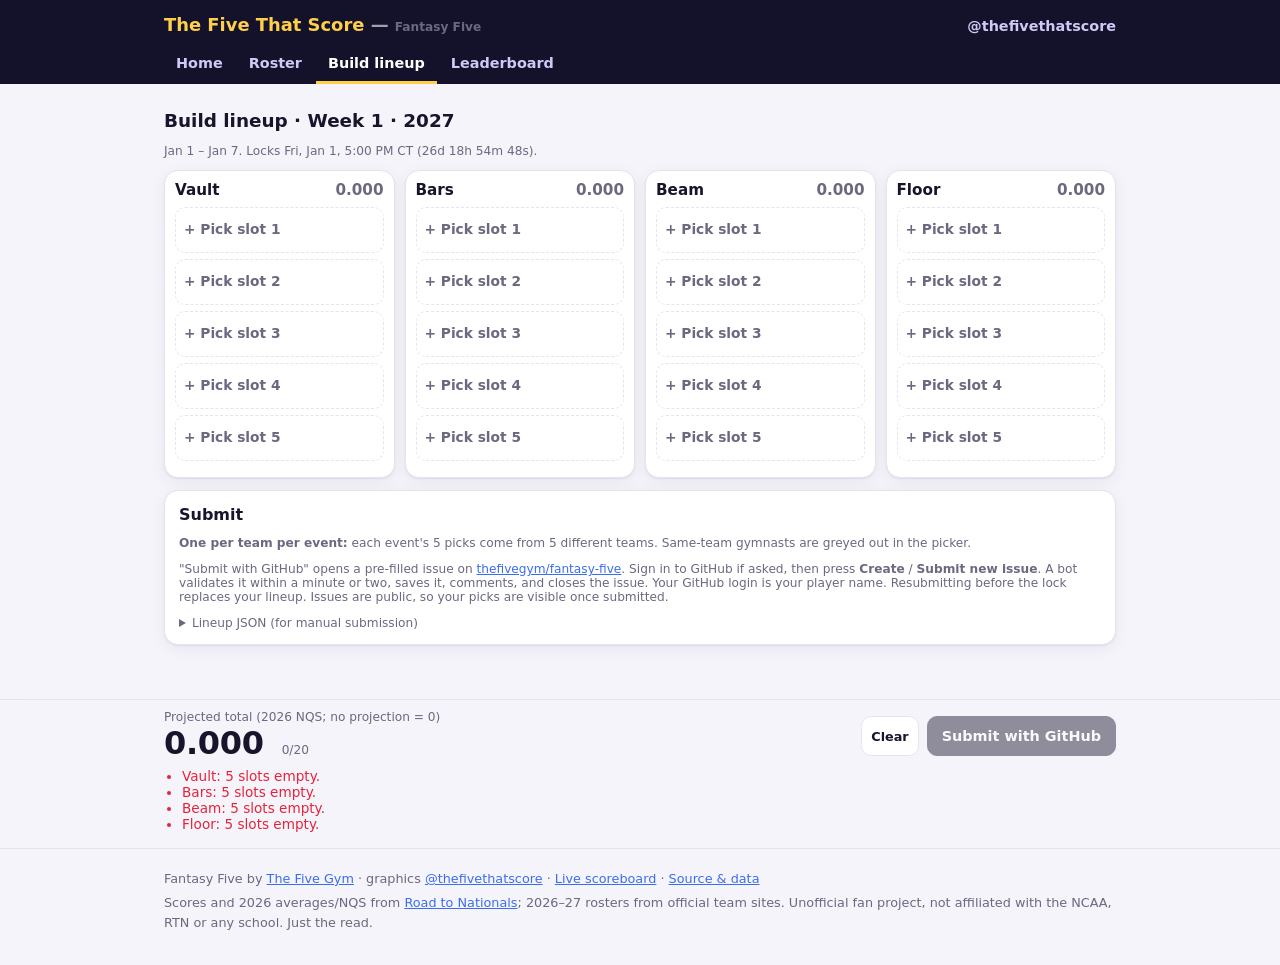
==== build.html @ b14acff8 "Rule: max one gymnast per team per event (MAX_PER_TEAM_PER_EVENT=1) in builder, workflow validation," ====
<!doctype html>
<html lang="en">
<head>
<meta charset="utf-8">
<meta name="viewport" content="width=device-width, initial-scale=1, viewport-fit=cover">
<title>Build lineup — Fantasy Five</title>
<meta name="description" content="Fantasy Five: pick five gymnasts per event, every week of the NCAA D1 women's gymnastics season. By The Five That Score. Just the read.">
<meta property="og:title" content="Build lineup — Fantasy Five">
<meta property="og:description" content="Pick five per event. Twenty slots. No drops. Just the read.">
<meta name="twitter:site" content="@thefivethatscore">
<meta name="theme-color" content="#14112b">
<link rel="icon" href="data:image/svg+xml,%3Csvg xmlns='http://www.w3.org/2000/svg' viewBox='0 0 64 64'%3E%3Crect width='64' height='64' rx='14' fill='%2314112b'/%3E%3Ctext x='32' y='44' font-family='Arial,sans-serif' font-size='34' font-weight='700' text-anchor='middle' fill='%23ffcf4a'%3E5%3C/text%3E%3C/svg%3E">
<link rel="stylesheet" href="assets/style.css">
<script src="assets/common.js"></script>
</head>
<body>
<main class="wrap">
  <div id="banner" class="banner" hidden></div>
  <h2 id="title">Build lineup</h2>
  <p class="sub" id="wkline"></p>
  <div class="board" id="board"></div>
  <div class="card" style="margin-top:12px">
    <h3>Submit</h3>
    <p class="sub"><b>One per team per event:</b> each event's 5 picks come from 5 different teams. Same-team gymnasts are greyed out in the picker.</p>
    <p class="sub">"Submit with GitHub" opens a pre-filled issue on <a href="https://github.com/thefivegym/fantasy-five/issues">thefivegym/fantasy-five</a>. Sign in to GitHub if asked, then press <b>Create</b> / <b>Submit new issue</b>. A bot validates it within a minute or two, saves it, comments, and closes the issue. Your GitHub login is your player name. Resubmitting before the lock replaces your lineup. Issues are public, so your picks are visible once submitted.</p>
    <details><summary class="sub">Lineup JSON (for manual submission)</summary><textarea class="json" id="json" readonly></textarea></details>
  </div>
</main>
<div class="sticky-bar"><div class="wrap">
  <div><div class="sub">Projected total (2026 NQS; no projection = 0)</div><div class="kpi"><span class="big" id="ptotal">0.000</span><span class="sub" id="filled">0/20</span></div></div>
  <div style="display:flex;gap:8px;flex-wrap:wrap">
    <button class="btn small" id="clear">Clear</button>
    <a class="btn primary" id="submit" href="#" aria-disabled="true">Submit with GitHub</a>
  </div>
</div><div class="wrap"><ul class="errors" id="errors"></ul></div></div>

<dialog class="picker" id="picker">
  <div class="ph">
    <div style="display:flex;justify-content:space-between;align-items:center;gap:8px"><b id="ptitle">Pick</b><button class="btn small" id="pclose">Close</button></div>
    <div class="controls" style="margin-bottom:0">
      <input type="search" id="pq" placeholder="Search name or team">
      <select id="pteam"><option value="">All teams</option></select>
    </div>
  </div>
  <div class="pl" id="plist"></div>
</dialog>
<script>
FF.chrome('build.html');
(async () => {
  const $ = id => document.getElementById(id);
  const s = await FF.season();
  const G = await FF.gymnasts();
  const MAX_TEAM = (await FF.config()).MAX_PER_TEAM_PER_EVENT;
  const teamCount = (ev, skipIdx = -1) => { const c = {}; L[ev].forEach((id, i) => { if (id && i !== skipIdx && G._byId[id]) { const t = G._byId[id].team; c[t] = (c[t] || 0) + 1; } }); return c; };
  const teams = (await FF.json('data/teams.json')).teams.filter(t => t.roster_count);
  teams.forEach(t => $('pteam').insertAdjacentHTML('beforeend', `<option value="${FF.esc(t.id)}">${FF.esc(t.name)}</option>`));
  const w = FF.openWeek(s);
  if (!w) { $('title').textContent = 'Build lineup'; $('wkline').textContent = 'No week is open for lineups right now.'; }
  else {
    $('title').textContent = `Build lineup · ${w.label || 'Week ' + w.week} · ${s.season}`;
    const tick = () => { $('wkline').textContent = `${FF.fmtDate(w.start)} – ${FF.fmtDate(w.end)}. Locks ${FF.fmtCT(w.lock)} (${FF.countdown(new Date(w.lock) - Date.now())}).`; };
    tick(); setInterval(tick, 1000);
  }
  const KEY = `ff5:lineup:${s.season}:${w ? w.week : 'none'}`;
  let L;
  try { L = JSON.parse(localStorage.getItem(KEY)) || null; } catch { L = null; }
  if (!L) { // carry over last week's picks if any
    try { const last = Object.keys(localStorage).filter(k => k.startsWith(`ff5:lineup:${s.season}:`)).sort().pop(); L = last ? JSON.parse(localStorage.getItem(last)) : null; } catch {}
  }
  L = L || {};
  for (const ev of FF.EVENTS) { L[ev] = (L[ev] || []).filter(id => G._byId[id]).slice(0, 5); while (L[ev].length < 5) L[ev].push(null); }
  const save = () => localStorage.setItem(KEY, JSON.stringify(L));

  function errors() {
    const e = [];
    for (const ev of FF.EVENTS) {
      const ids = L[ev].filter(Boolean);
      if (ids.length < 5) e.push(`${FF.EV_NAME[ev]}: ${5 - ids.length} slot${ids.length === 4 ? '' : 's'} empty.`);
      if (new Set(ids).size !== ids.length) e.push(`${FF.EV_NAME[ev]}: same gymnast twice.`);
      for (const [t, n] of Object.entries(teamCount(ev))) if (n > MAX_TEAM) e.push(`${FF.EV_NAME[ev]}: already have ${MAX_TEAM === 1 ? 'one' : MAX_TEAM} from ${t}. Max ${MAX_TEAM} per team per event.`);
    }
    if (!w) e.push('No open week.');
    else if (Date.now() >= new Date(w.lock)) e.push('This week is locked.');
    return e;
  }
  function render() {
    let tot = 0, n = 0;
    $('board').innerHTML = FF.EVENTS.map(ev => {
      let sub = 0;
      const tc = teamCount(ev);
      const slots = L[ev].map((id, i) => {
        const g = id && G._byId[id];
        if (!g) return `<button class="slot" data-ev="${ev}" data-i="${i}"><span class="nm muted">+ Pick slot ${i + 1}</span></button>`;
        const p = FF.proj(g, ev); sub += p || 0; n++;
        const clash = tc[g.team] > MAX_TEAM;
        return `<div class="slot filled${clash ? ' clash' : ''}" title="${clash ? FF.esc(`Second pick from ${g.team} on ${FF.EV_NAME[ev]}`) : ''}" data-ev="${ev}" data-i="${i}" role="button" tabindex="0"><span class="nm">${FF.esc(g.name)}<small>${FF.esc(g.team)}</small></span><span class="pj">${p == null ? FF.noProj(g) : FF.f3(p)}</span><button class="x" data-x="${ev}:${i}" aria-label="Remove">×</button></div>`;
      }).join('');
      tot += sub;
      return `<section class="evcol"><h3><span>${FF.EV_NAME[ev]}</span><span class="num muted">${sub.toFixed(3)}</span></h3>${slots}</section>`;
    }).join('');
    $('ptotal').textContent = tot.toFixed(3);
    $('filled').textContent = `${n}/20`;
    const errs = errors();
    $('errors').innerHTML = errs.map(x => `<li>${FF.esc(x)}</li>`).join('');
    const payload = { game: 'fantasy-five', season: s.season, week: w ? w.week : null, lineup: Object.fromEntries(FF.EVENTS.map(ev => [ev, L[ev]])) };
    $('json').value = JSON.stringify(payload);
    const a = $('submit');
    if (errs.length) { a.setAttribute('aria-disabled', 'true'); a.style.opacity = .45; a.removeAttribute('target'); a.href = '#'; }
    else {
      const lines = FF.EVENTS.map(ev => `${FF.EV_SHORT[ev]}: ${L[ev].map(id => G._byId[id].name + ' (' + G._byId[id].team + ')').join(', ')}`);
      const body = `<!-- Fantasy Five lineup. Press "Create" to submit. Don't edit the JSON block. -->\nSeason ${s.season} · ${w.label || 'Week ' + w.week} · locks ${FF.fmtCT(w.lock)}\n\n${lines.join('\n')}\n\n\`\`\`json\n${JSON.stringify(payload)}\n\`\`\`\n`;
      const title = `Lineup: ${s.season} week ${w.week}`;
      a.href = `https://github.com/${FF.REPO}/issues/new?template=lineup.md&labels=lineup&title=${encodeURIComponent(title)}&body=${encodeURIComponent(body)}`;
      a.target = '_blank'; a.rel = 'noopener'; a.setAttribute('aria-disabled', 'false'); a.style.opacity = 1;
    }
  }
  $('submit').addEventListener('click', e => { if ($('submit').getAttribute('aria-disabled') === 'true') e.preventDefault(); });
  $('clear').onclick = () => { if (confirm('Clear all 20 slots?')) { FF.EVENTS.forEach(ev => L[ev] = [null, null, null, null, null]); save(); render(); } };

  let cur = null;
  $('board').addEventListener('click', e => {
    const x = e.target.closest('[data-x]');
    if (x) { const [ev, i] = x.dataset.x.split(':'); L[ev][i] = null; save(); render(); e.stopPropagation(); return; }
    const sl = e.target.closest('.slot'); if (!sl) return;
    cur = { ev: sl.dataset.ev, i: +sl.dataset.i };
    $('ptitle').textContent = `${FF.EV_NAME[cur.ev]} · slot ${cur.i + 1}`;
    $('pq').value = ''; plist(); $('picker').showModal(); $('pq').focus();
  });
  function plist() {
    const q = $('pq').value.trim().toLowerCase(), team = $('pteam').value, ev = cur.ev;
    const taken = new Set(L[ev].filter(Boolean));
    const tc = teamCount(ev, cur.i);   // teams already used on this event, ignoring the slot being replaced
    let rows = G.gymnasts.filter(g => (!team || g.team_id === team) && (!q || (g.name + ' ' + g.team).toLowerCase().includes(q)));
    rows.sort((a, b) => (FF.proj(b, ev) ?? -1) - (FF.proj(a, ev) ?? -1) || a.name.localeCompare(b.name));
    $('plist').innerHTML = rows.slice(0, 200).map(g => { const p = g.proj?.[ev]; const full = (tc[g.team] || 0) >= MAX_TEAM; return `<button class="row" data-id="${FF.esc(g.id)}" ${taken.has(g.id) || full ? 'disabled' : ''}><span class="nm"><b>${FF.esc(g.name)}</b> <span class="sub">${FF.esc(g.team)}${g.class_year ? ' · ' + FF.esc(g.class_year) : ''}${full && !taken.has(g.id) ? ` · already have one from ${FF.esc(g.team)}` : ''}</span></span><span class="num sub">${p ? `avg ${FF.f3(p.avg)} · NQS ${FF.f3(p.nqs)}` : FF.noProj(g)}</span></button>`; }).join('') + (rows.length > 200 ? `<div class="sub" style="padding:10px">${rows.length - 200} more. Search to narrow.</div>` : '');
  }
  $('pq').addEventListener('input', plist); $('pteam').addEventListener('input', plist);
  $('plist').addEventListener('click', e => { const r = e.target.closest('.row'); if (!r || r.disabled) return;
    const g = G._byId[r.dataset.id];
    if ((teamCount(cur.ev, cur.i)[g.team] || 0) >= MAX_TEAM) { alert(`${FF.EV_NAME[cur.ev]}: already have one from ${g.team}.`); return; } L[cur.ev][cur.i] = r.dataset.id; save(); render(); $('picker').close(); });
  $('pclose').onclick = () => $('picker').close();
  render();
})().catch(e => { const b = document.getElementById('banner'); b.hidden = false; b.className = 'banner err'; b.textContent = 'Could not load data: ' + e.message; });
</script>
</body>
</html>
---- assets/style.css ----
/* Fantasy Five — matches the live scoreboard palette (thefivegym.github.io/live-scoreboard) */
:root {
  --bg: #f5f4fa; --card: #fff; --ink: #17142b; --muted: #6b6880; --line: #e6e3f0;
  --brand: #14112b; --accent: #ffcf4a; --live: #e5243b; --final: #2a2740; --up: #3a6df0; --ok: #1f8a4c;
  --radius: 14px; --shadow: 0 1px 2px rgba(20,17,43,.06), 0 4px 16px rgba(20,17,43,.06);
  font-family: system-ui, -apple-system, "Segoe UI", Roboto, "Helvetica Neue", Arial, sans-serif;
  -webkit-text-size-adjust: 100%;
}
@media (prefers-color-scheme: dark) {
  :root { --bg: #0e0c1c; --card: #1a1730; --ink: #f1effa; --muted: #a29fb8; --line: #2c2847; --final: #cfcbe6; --shadow: none; }
}
* { box-sizing: border-box; }
html, body { margin: 0; background: var(--bg); color: var(--ink); }
body { min-height: 100vh; display: flex; flex-direction: column; }
a { color: var(--up); }
.wrap { width: 100%; max-width: 980px; margin: 0 auto; padding: 0 14px; }
main.wrap { flex: 1; padding-top: 12px; padding-bottom: 30px; }
.muted { color: var(--muted); }
.num { font-variant-numeric: tabular-nums; }
h2 { font-size: 1.15rem; margin: 14px 0 8px; }
h3 { font-size: 1rem; margin: 10px 0 6px; }

.site-header { background: var(--brand); color: #fff; padding: 14px 0 0; padding-top: max(14px, env(safe-area-inset-top)); }
.site-header .top { display: flex; flex-wrap: wrap; align-items: baseline; justify-content: space-between; gap: 4px 12px; }
.site-header h1 { margin: 0; font-size: 1.12rem; line-height: 1.25; font-weight: 700; }
.site-header h1 a { color: inherit; text-decoration: none; }
.site-header .brand { color: var(--accent); }
.site-header .dash { opacity: .6; }
.handle { color: #cfcaf5; text-decoration: none; font-size: .9rem; font-weight: 600; }
.handle:hover { color: #fff; text-decoration: underline; }
.tabs { display: flex; gap: 2px; overflow-x: auto; margin-top: 10px; scrollbar-width: none; }
.tabs a { color: #cfcaf5; text-decoration: none; font-weight: 600; font-size: .9rem; padding: 9px 12px 10px; border-bottom: 3px solid transparent; white-space: nowrap; }
.tabs a.on { color: #fff; border-bottom-color: var(--accent); }

.banner { background: #fff6d6; color: #4a3b00; border: 1px solid #f0dc8c; border-radius: 12px; padding: 10px 12px; margin: 6px 0 10px; font-size: .9rem; line-height: 1.5; }
.banner a { color: #6b4e00; font-weight: 600; }
.banner.err { background: #ffe8ea; border-color: #f3b4bb; color: #6d0f19; }
.demo-tag { display: inline-block; background: var(--accent); color: var(--brand); font-weight: 800; font-size: .7rem; letter-spacing: .08em; padding: 2px 7px; border-radius: 6px; vertical-align: middle; }

.card { background: var(--card); border-radius: var(--radius); box-shadow: var(--shadow); border: 1px solid var(--line); padding: 14px; margin-bottom: 12px; }
.card h2:first-child, .card h3:first-child { margin-top: 0; }
.kpi { display: flex; flex-wrap: wrap; gap: 18px; align-items: baseline; }
.kpi .big { font-size: 2rem; font-weight: 800; font-variant-numeric: tabular-nums; letter-spacing: -.01em; }
.countdown { font-size: 1.6rem; font-weight: 800; font-variant-numeric: tabular-nums; }
ol.rules { margin: 0; padding-left: 20px; line-height: 1.6; }
.links { display: flex; flex-wrap: wrap; gap: 8px; }
.btn { display: inline-flex; align-items: center; justify-content: center; gap: 6px; border: 1px solid var(--line); background: var(--card); color: var(--ink); border-radius: 10px; min-height: 40px; padding: 0 14px; font: inherit; font-weight: 600; font-size: .9rem; cursor: pointer; text-decoration: none; }
.btn.primary { background: var(--brand); color: #fff; border-color: var(--brand); }
@media (prefers-color-scheme: dark) { .btn.primary { background: var(--accent); color: var(--brand); border-color: var(--accent); } }
.btn:disabled { opacity: .45; cursor: not-allowed; }
.btn.small { min-height: 30px; padding: 0 9px; font-size: .8rem; }

.controls { display: flex; flex-wrap: wrap; gap: 8px; margin: 6px 0 10px; }
.controls input, .controls select { height: 40px; border: 1px solid var(--line); border-radius: 10px; background: var(--card); color: var(--ink); font: inherit; font-size: .9rem; padding: 0 10px; }
.controls input[type=search] { flex: 1 1 200px; }
.count { font-size: .85rem; color: var(--muted); margin: 0 2px 8px; }

table.t { width: 100%; border-collapse: collapse; font-size: .88rem; }
table.t th, table.t td { padding: 7px 6px; border-bottom: 1px solid var(--line); text-align: left; vertical-align: middle; }
table.t th { font-size: .72rem; text-transform: uppercase; letter-spacing: .05em; color: var(--muted); font-weight: 700; position: sticky; top: 0; background: var(--card); }
table.t td.n, table.t th.n { text-align: right; font-variant-numeric: tabular-nums; }
table.t tr.me td { background: color-mix(in srgb, var(--accent) 22%, transparent); }
.tscroll { overflow-x: auto; }
.sub { font-size: .76rem; color: var(--muted); }
.pill { display: inline-block; font-size: .68rem; font-weight: 700; padding: 1px 6px; border-radius: 999px; background: var(--line); color: var(--muted); }
.pill.new { background: color-mix(in srgb, var(--up) 15%, transparent); color: var(--up); }
.pill.zero { background: color-mix(in srgb, var(--live) 12%, transparent); color: var(--live); }

/* builder */
.board { display: grid; grid-template-columns: 1fr; gap: 10px; }
@media (min-width: 720px) { .board { grid-template-columns: repeat(4, 1fr); } }
.evcol { background: var(--card); border: 1px solid var(--line); border-radius: var(--radius); padding: 10px; box-shadow: var(--shadow); }
.evcol h3 { display: flex; justify-content: space-between; margin: 0 0 8px; font-size: .95rem; }
.slot { display: flex; align-items: center; gap: 6px; min-height: 46px; border: 1px dashed var(--line); border-radius: 10px; padding: 5px 8px; margin-bottom: 6px; cursor: pointer; background: transparent; width: 100%; text-align: left; color: inherit; font: inherit; }
.slot.filled { border-style: solid; }
.slot .nm { flex: 1; min-width: 0; font-weight: 600; font-size: .86rem; line-height: 1.2; overflow: hidden; text-overflow: ellipsis; }
.slot .nm small { display: block; font-weight: 400; color: var(--muted); font-size: .74rem; }
.slot .pj { font-variant-numeric: tabular-nums; font-size: .82rem; color: var(--muted); }
.slot .x { border: 0; background: none; color: var(--muted); font-size: 1.1rem; cursor: pointer; padding: 0 2px; }
.sticky-bar { position: sticky; bottom: 0; background: color-mix(in srgb, var(--bg) 92%, transparent); backdrop-filter: blur(8px); border-top: 1px solid var(--line); padding: 10px 0; margin-top: 12px; padding-bottom: max(10px, env(safe-area-inset-bottom)); }
.sticky-bar .wrap { display: flex; flex-wrap: wrap; gap: 8px; align-items: center; justify-content: space-between; }
.errors { color: var(--live); font-size: .85rem; margin: 6px 0; padding-left: 18px; }
.ok { color: var(--ok); font-size: .85rem; }
dialog.picker { width: min(620px, 96vw); max-height: 86vh; border: 1px solid var(--line); border-radius: var(--radius); background: var(--card); color: var(--ink); padding: 0; }
dialog.picker::backdrop { background: rgba(10,8,25,.5); }
.picker .ph { padding: 12px; border-bottom: 1px solid var(--line); position: sticky; top: 0; background: var(--card); }
.picker .pl { overflow-y: auto; max-height: 62vh; }
.picker .row { display: flex; gap: 8px; align-items: center; width: 100%; padding: 9px 12px; border: 0; border-bottom: 1px solid var(--line); background: none; color: inherit; font: inherit; text-align: left; cursor: pointer; }
.picker .row:disabled { opacity: .4; cursor: default; }
.picker .row .nm { flex: 1; }
textarea.json { width: 100%; min-height: 120px; font: .78rem ui-monospace, monospace; border: 1px solid var(--line); border-radius: 10px; background: var(--card); color: var(--ink); padding: 8px; }

.site-footer { border-top: 1px solid var(--line); padding: 16px 0 28px; font-size: .8rem; color: var(--muted); line-height: 1.55; }
.site-footer p { margin: 4px 0; }
canvas.cardcanvas { width: 100%; max-width: 540px; height: auto; border-radius: 12px; box-shadow: var(--shadow); display: block; }
.slot.clash { border-color: var(--live); background: color-mix(in srgb, var(--live) 8%, transparent); }
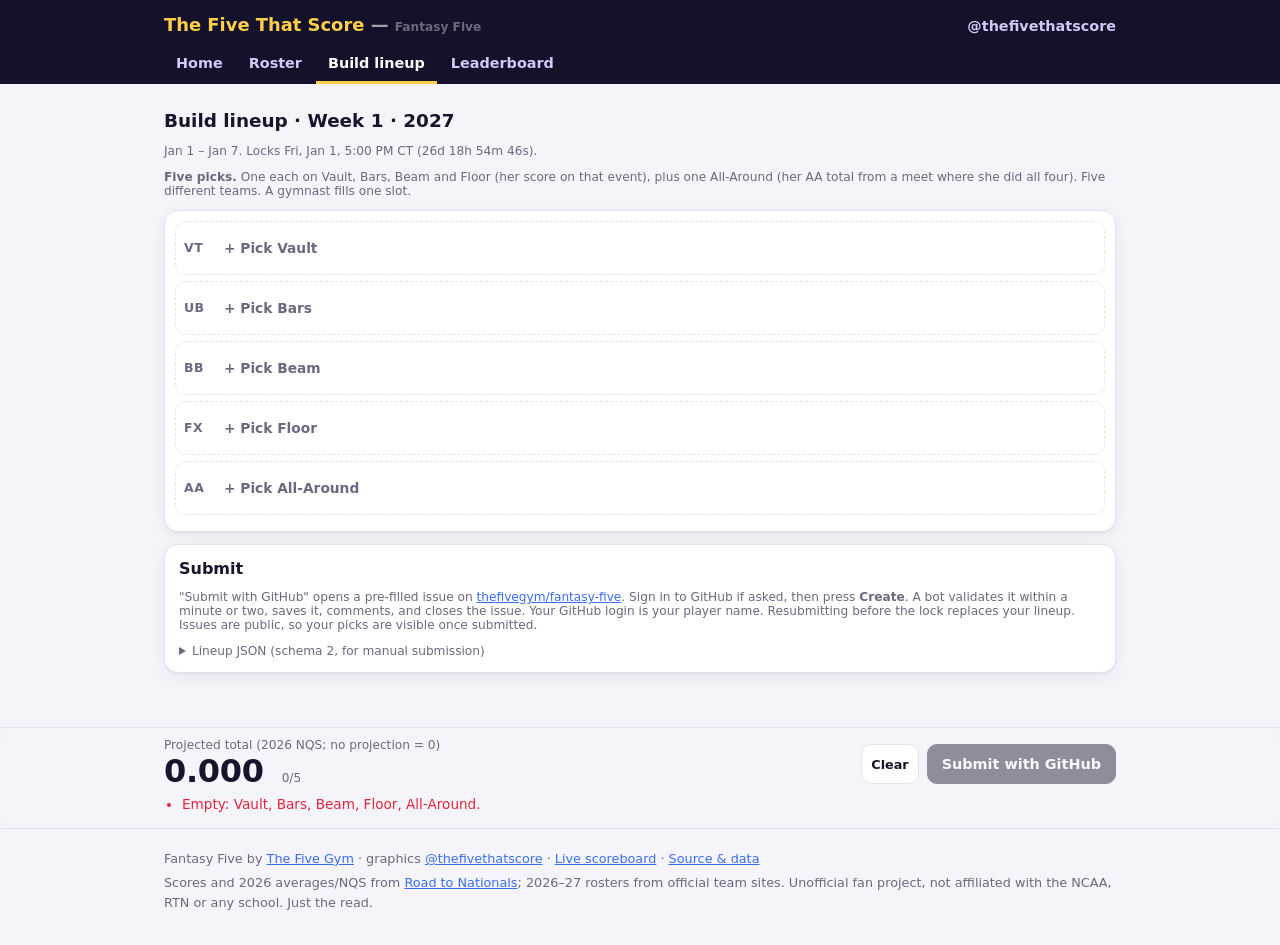
==== commit 07e64cc5: "Format v2 (lineup schema 2): 5 picks = 1 VT, 1 UB, 1 BB, 1 FX, 1 AA; 5 different teams; AA from all-" ====
--- a/build.html
+++ b/build.html
@@ -18,16 +18,16 @@
   <div id="banner" class="banner" hidden></div>
   <h2 id="title">Build lineup</h2>
   <p class="sub" id="wkline"></p>
-  <div class="board" id="board"></div>
+  <p class="sub"><b>Five picks.</b> One each on Vault, Bars, Beam and Floor (her score on that event), plus one All-Around (her AA total from a meet where she did all four). Five different teams. A gymnast fills one slot.</p>
+  <div class="card" style="padding:10px" id="board"></div>
   <div class="card" style="margin-top:12px">
     <h3>Submit</h3>
-    <p class="sub"><b>One per team per event:</b> each event's 5 picks come from 5 different teams. Same-team gymnasts are greyed out in the picker.</p>
-    <p class="sub">"Submit with GitHub" opens a pre-filled issue on <a href="https://github.com/thefivegym/fantasy-five/issues">thefivegym/fantasy-five</a>. Sign in to GitHub if asked, then press <b>Create</b> / <b>Submit new issue</b>. A bot validates it within a minute or two, saves it, comments, and closes the issue. Your GitHub login is your player name. Resubmitting before the lock replaces your lineup. Issues are public, so your picks are visible once submitted.</p>
-    <details><summary class="sub">Lineup JSON (for manual submission)</summary><textarea class="json" id="json" readonly></textarea></details>
+    <p class="sub">"Submit with GitHub" opens a pre-filled issue on <a href="https://github.com/thefivegym/fantasy-five/issues">thefivegym/fantasy-five</a>. Sign in to GitHub if asked, then press <b>Create</b>. A bot validates it within a minute or two, saves it, comments, and closes the issue. Your GitHub login is your player name. Resubmitting before the lock replaces your lineup. Issues are public, so your picks are visible once submitted.</p>
+    <details><summary class="sub">Lineup JSON (schema 2, for manual submission)</summary><textarea class="json" id="json" readonly></textarea></details>
   </div>
 </main>
 <div class="sticky-bar"><div class="wrap">
-  <div><div class="sub">Projected total (2026 NQS; no projection = 0)</div><div class="kpi"><span class="big" id="ptotal">0.000</span><span class="sub" id="filled">0/20</span></div></div>
+  <div><div class="sub">Projected total (2026 NQS; no projection = 0)</div><div class="kpi"><span class="big" id="ptotal">0.000</span><span class="sub" id="filled">0/5</span></div></div>
   <div style="display:flex;gap:8px;flex-wrap:wrap">
     <button class="btn small" id="clear">Clear</button>
     <a class="btn primary" id="submit" href="#" aria-disabled="true">Submit with GitHub</a>
@@ -50,94 +50,101 @@
   const $ = id => document.getElementById(id);
   const s = await FF.season();
   const G = await FF.gymnasts();
-  const MAX_TEAM = (await FF.config()).MAX_PER_TEAM_PER_EVENT;
-  const teamCount = (ev, skipIdx = -1) => { const c = {}; L[ev].forEach((id, i) => { if (id && i !== skipIdx && G._byId[id]) { const t = G._byId[id].team; c[t] = (c[t] || 0) + 1; } }); return c; };
+  const C = await FF.config();
+  const MAX_TEAM = C.MAX_PER_TEAM_PER_LINEUP, SCHEMA = C.LINEUP_SCHEMA, SLOTS = C.SLOTS;
   const teams = (await FF.json('data/teams.json')).teams.filter(t => t.roster_count);
   teams.forEach(t => $('pteam').insertAdjacentHTML('beforeend', `<option value="${FF.esc(t.id)}">${FF.esc(t.name)}</option>`));
   const w = FF.openWeek(s);
-  if (!w) { $('title').textContent = 'Build lineup'; $('wkline').textContent = 'No week is open for lineups right now.'; }
+  if (!w) $('wkline').textContent = 'No week is open for lineups right now.';
   else {
     $('title').textContent = `Build lineup · ${w.label || 'Week ' + w.week} · ${s.season}`;
     const tick = () => { $('wkline').textContent = `${FF.fmtDate(w.start)} – ${FF.fmtDate(w.end)}. Locks ${FF.fmtCT(w.lock)} (${FF.countdown(new Date(w.lock) - Date.now())}).`; };
     tick(); setInterval(tick, 1000);
   }
-  const KEY = `ff5:lineup:${s.season}:${w ? w.week : 'none'}`;
-  let L;
-  try { L = JSON.parse(localStorage.getItem(KEY)) || null; } catch { L = null; }
-  if (!L) { // carry over last week's picks if any
-    try { const last = Object.keys(localStorage).filter(k => k.startsWith(`ff5:lineup:${s.season}:`)).sort().pop(); L = last ? JSON.parse(localStorage.getItem(last)) : null; } catch {}
-  }
-  L = L || {};
-  for (const ev of FF.EVENTS) { L[ev] = (L[ev] || []).filter(id => G._byId[id]).slice(0, 5); while (L[ev].length < 5) L[ev].push(null); }
+  const PREFIX = `ff5v${SCHEMA}:lineup:${s.season}:`;
+  const KEY = PREFIX + (w ? w.week : 'none');
+  let L = null;
+  try { L = JSON.parse(localStorage.getItem(KEY)); } catch {}
+  if (!L) { try { const last = Object.keys(localStorage).filter(k => k.startsWith(PREFIX)).sort().pop(); L = last ? JSON.parse(localStorage.getItem(last)) : null; } catch {} }
+  L = Object.fromEntries(SLOTS.map(k => [k, L && typeof L[k] === 'string' && G._byId[L[k]] ? L[k] : null]));
   const save = () => localStorage.setItem(KEY, JSON.stringify(L));
+  const teamOf = id => G._byId[id]?.team;
+  /** teams used by the other slots -> slot names */
+  const usedTeams = (skip) => { const m = {}; for (const k of SLOTS) if (k !== skip && L[k]) (m[teamOf(L[k])] ||= []).push(k); return m; };
 
   function errors() {
     const e = [];
-    for (const ev of FF.EVENTS) {
-      const ids = L[ev].filter(Boolean);
-      if (ids.length < 5) e.push(`${FF.EV_NAME[ev]}: ${5 - ids.length} slot${ids.length === 4 ? '' : 's'} empty.`);
-      if (new Set(ids).size !== ids.length) e.push(`${FF.EV_NAME[ev]}: same gymnast twice.`);
-      for (const [t, n] of Object.entries(teamCount(ev))) if (n > MAX_TEAM) e.push(`${FF.EV_NAME[ev]}: already have ${MAX_TEAM === 1 ? 'one' : MAX_TEAM} from ${t}. Max ${MAX_TEAM} per team per event.`);
-    }
+    const empty = SLOTS.filter(k => !L[k]);
+    if (empty.length) e.push(`Empty: ${empty.map(k => FF.EV_NAME[k]).join(', ')}.`);
+    const ids = {}; for (const k of SLOTS) if (L[k]) (ids[L[k]] ||= []).push(k);
+    for (const [id, ks] of Object.entries(ids)) if (ks.length > 1) e.push(`${G._byId[id].name} is in ${ks.map(k => FF.EV_NAME[k]).join(' and ')}. One slot per gymnast.`);
+    for (const [t, ks] of Object.entries(usedTeams(null))) if (ks.length > MAX_TEAM) e.push(`${FF.EV_NAME[ks[1]]}: already have one from ${t} (${FF.EV_NAME[ks[0]]}). Max ${MAX_TEAM} per team per lineup.`);
     if (!w) e.push('No open week.');
     else if (Date.now() >= new Date(w.lock)) e.push('This week is locked.');
     return e;
   }
   function render() {
     let tot = 0, n = 0;
-    $('board').innerHTML = FF.EVENTS.map(ev => {
-      let sub = 0;
-      const tc = teamCount(ev);
-      const slots = L[ev].map((id, i) => {
-        const g = id && G._byId[id];
-        if (!g) return `<button class="slot" data-ev="${ev}" data-i="${i}"><span class="nm muted">+ Pick slot ${i + 1}</span></button>`;
-        const p = FF.proj(g, ev); sub += p || 0; n++;
-        const clash = tc[g.team] > MAX_TEAM;
-        return `<div class="slot filled${clash ? ' clash' : ''}" title="${clash ? FF.esc(`Second pick from ${g.team} on ${FF.EV_NAME[ev]}`) : ''}" data-ev="${ev}" data-i="${i}" role="button" tabindex="0"><span class="nm">${FF.esc(g.name)}<small>${FF.esc(g.team)}</small></span><span class="pj">${p == null ? FF.noProj(g) : FF.f3(p)}</span><button class="x" data-x="${ev}:${i}" aria-label="Remove">×</button></div>`;
-      }).join('');
-      tot += sub;
-      return `<section class="evcol"><h3><span>${FF.EV_NAME[ev]}</span><span class="num muted">${sub.toFixed(3)}</span></h3>${slots}</section>`;
+    const ut = usedTeams(null);
+    $('board').innerHTML = SLOTS.map(k => {
+      const id = L[k], g = id && G._byId[id];
+      const label = `<span class="slotlab">${FF.EV_SHORT[k]}</span>`;
+      if (!g) return `<button class="slot" data-k="${k}">${label}<span class="nm muted">+ Pick ${FF.EV_NAME[k]}</span></button>`;
+      const p = FF.proj(g, k); tot += p || 0; n++;
+      const clash = ut[g.team].length > MAX_TEAM || SLOTS.filter(x => L[x] === id).length > 1;
+      return `<div class="slot filled${clash ? ' clash' : ''}" data-k="${k}" role="button" tabindex="0">${label}<span class="nm">${FF.esc(g.name)}<small>${FF.esc(g.team)}</small></span><span class="pj">${p == null ? FF.noProj(g, k) : FF.f3(p)}</span><button class="x" data-x="${k}" aria-label="Remove">×</button></div>`;
     }).join('');
     $('ptotal').textContent = tot.toFixed(3);
-    $('filled').textContent = `${n}/20`;
+    $('filled').textContent = `${n}/5`;
     const errs = errors();
     $('errors').innerHTML = errs.map(x => `<li>${FF.esc(x)}</li>`).join('');
-    const payload = { game: 'fantasy-five', season: s.season, week: w ? w.week : null, lineup: Object.fromEntries(FF.EVENTS.map(ev => [ev, L[ev]])) };
+    const payload = { game: 'fantasy-five', schema: SCHEMA, season: s.season, week: w ? w.week : null, lineup: L };
     $('json').value = JSON.stringify(payload);
     const a = $('submit');
     if (errs.length) { a.setAttribute('aria-disabled', 'true'); a.style.opacity = .45; a.removeAttribute('target'); a.href = '#'; }
     else {
-      const lines = FF.EVENTS.map(ev => `${FF.EV_SHORT[ev]}: ${L[ev].map(id => G._byId[id].name + ' (' + G._byId[id].team + ')').join(', ')}`);
-      const body = `<!-- Fantasy Five lineup. Press "Create" to submit. Don't edit the JSON block. -->\nSeason ${s.season} · ${w.label || 'Week ' + w.week} · locks ${FF.fmtCT(w.lock)}\n\n${lines.join('\n')}\n\n\`\`\`json\n${JSON.stringify(payload)}\n\`\`\`\n`;
+      const lines = SLOTS.map(k => `${FF.EV_SHORT[k]}: ${G._byId[L[k]].name} (${G._byId[L[k]].team})`);
+      const body = `<!-- Fantasy Five lineup (schema ${SCHEMA}). Press "Create" to submit. Don't edit the JSON block. -->\nSeason ${s.season} · ${w.label || 'Week ' + w.week} · locks ${FF.fmtCT(w.lock)}\n\n${lines.join('\n')}\n\n\`\`\`json\n${JSON.stringify(payload)}\n\`\`\`\n`;
       const title = `Lineup: ${s.season} week ${w.week}`;
       a.href = `https://github.com/${FF.REPO}/issues/new?template=lineup.md&labels=lineup&title=${encodeURIComponent(title)}&body=${encodeURIComponent(body)}`;
       a.target = '_blank'; a.rel = 'noopener'; a.setAttribute('aria-disabled', 'false'); a.style.opacity = 1;
     }
   }
   $('submit').addEventListener('click', e => { if ($('submit').getAttribute('aria-disabled') === 'true') e.preventDefault(); });
-  $('clear').onclick = () => { if (confirm('Clear all 20 slots?')) { FF.EVENTS.forEach(ev => L[ev] = [null, null, null, null, null]); save(); render(); } };
+  $('clear').onclick = () => { if (confirm('Clear all 5 picks?')) { SLOTS.forEach(k => L[k] = null); save(); render(); } };
 
   let cur = null;
   $('board').addEventListener('click', e => {
     const x = e.target.closest('[data-x]');
-    if (x) { const [ev, i] = x.dataset.x.split(':'); L[ev][i] = null; save(); render(); e.stopPropagation(); return; }
+    if (x) { L[x.dataset.x] = null; save(); render(); e.stopPropagation(); return; }
     const sl = e.target.closest('.slot'); if (!sl) return;
-    cur = { ev: sl.dataset.ev, i: +sl.dataset.i };
-    $('ptitle').textContent = `${FF.EV_NAME[cur.ev]} · slot ${cur.i + 1}`;
+    cur = sl.dataset.k;
+    $('ptitle').textContent = `${FF.EV_NAME[cur]}${cur === 'aa' ? ' · sorted by 2026 AA NQS' : ''}`;
     $('pq').value = ''; plist(); $('picker').showModal(); $('pq').focus();
   });
+  function blockReason(g) {
+    const other = SLOTS.find(k => k !== cur && L[k] === g.id);
+    if (other) return `already your ${FF.EV_NAME[other]} pick`;
+    const ut = usedTeams(cur)[g.team];
+    if (ut && ut.length >= MAX_TEAM) return `already have one from ${g.team} (${FF.EV_NAME[ut[0]]})`;
+    return null;
+  }
   function plist() {
-    const q = $('pq').value.trim().toLowerCase(), team = $('pteam').value, ev = cur.ev;
-    const taken = new Set(L[ev].filter(Boolean));
-    const tc = teamCount(ev, cur.i);   // teams already used on this event, ignoring the slot being replaced
+    const q = $('pq').value.trim().toLowerCase(), team = $('pteam').value, k = cur;
     let rows = G.gymnasts.filter(g => (!team || g.team_id === team) && (!q || (g.name + ' ' + g.team).toLowerCase().includes(q)));
-    rows.sort((a, b) => (FF.proj(b, ev) ?? -1) - (FF.proj(a, ev) ?? -1) || a.name.localeCompare(b.name));
-    $('plist').innerHTML = rows.slice(0, 200).map(g => { const p = g.proj?.[ev]; const full = (tc[g.team] || 0) >= MAX_TEAM; return `<button class="row" data-id="${FF.esc(g.id)}" ${taken.has(g.id) || full ? 'disabled' : ''}><span class="nm"><b>${FF.esc(g.name)}</b> <span class="sub">${FF.esc(g.team)}${g.class_year ? ' · ' + FF.esc(g.class_year) : ''}${full && !taken.has(g.id) ? ` · already have one from ${FF.esc(g.team)}` : ''}</span></span><span class="num sub">${p ? `avg ${FF.f3(p.avg)} · NQS ${FF.f3(p.nqs)}` : FF.noProj(g)}</span></button>`; }).join('') + (rows.length > 200 ? `<div class="sub" style="padding:10px">${rows.length - 200} more. Search to narrow.</div>` : '');
+    rows.sort((a, b) => (FF.proj(b, k) ?? -1) - (FF.proj(a, k) ?? -1) || a.name.localeCompare(b.name));
+    $('plist').innerHTML = rows.slice(0, 200).map(g => {
+      const p = g.proj?.[k], why = blockReason(g);
+      return `<button class="row" data-id="${FF.esc(g.id)}" ${why ? 'disabled' : ''}><span class="nm"><b>${FF.esc(g.name)}</b> <span class="sub">${FF.esc(g.team)}${g.class_year ? ' · ' + FF.esc(g.class_year) : ''}${why ? ' · ' + FF.esc(why) : ''}</span></span><span class="num sub">${p ? `avg ${FF.f3(p.avg)} · NQS ${FF.f3(p.nqs)} · high ${FF.f3(p.high)}` : FF.noProj(g, k)}</span></button>`;
+    }).join('') + (rows.length > 200 ? `<div class="sub" style="padding:10px">${rows.length - 200} more. Search to narrow.</div>` : '');
   }
   $('pq').addEventListener('input', plist); $('pteam').addEventListener('input', plist);
-  $('plist').addEventListener('click', e => { const r = e.target.closest('.row'); if (!r || r.disabled) return;
-    const g = G._byId[r.dataset.id];
-    if ((teamCount(cur.ev, cur.i)[g.team] || 0) >= MAX_TEAM) { alert(`${FF.EV_NAME[cur.ev]}: already have one from ${g.team}.`); return; } L[cur.ev][cur.i] = r.dataset.id; save(); render(); $('picker').close(); });
+  $('plist').addEventListener('click', e => {
+    const r = e.target.closest('.row'); if (!r || r.disabled) return;
+    const g = G._byId[r.dataset.id], why = blockReason(g);
+    if (why) { alert(`${FF.EV_NAME[cur]}: ${why}.`); return; }
+    L[cur] = g.id; save(); render(); $('picker').close();
+  });
   $('pclose').onclick = () => $('picker').close();
   render();
 })().catch(e => { const b = document.getElementById('banner'); b.hidden = false; b.className = 'banner err'; b.textContent = 'Could not load data: ' + e.message; });
--- a/assets/style.css
+++ b/assets/style.css
@@ -94,3 +94,5 @@
 .site-footer p { margin: 4px 0; }
 canvas.cardcanvas { width: 100%; max-width: 540px; height: auto; border-radius: 12px; box-shadow: var(--shadow); display: block; }
 .slot.clash { border-color: var(--live); background: color-mix(in srgb, var(--live) 8%, transparent); }
+.slotlab { display: inline-block; min-width: 34px; font-weight: 800; font-size: .78rem; color: var(--muted); letter-spacing: .04em; }
+#board .slot { min-height: 54px; }
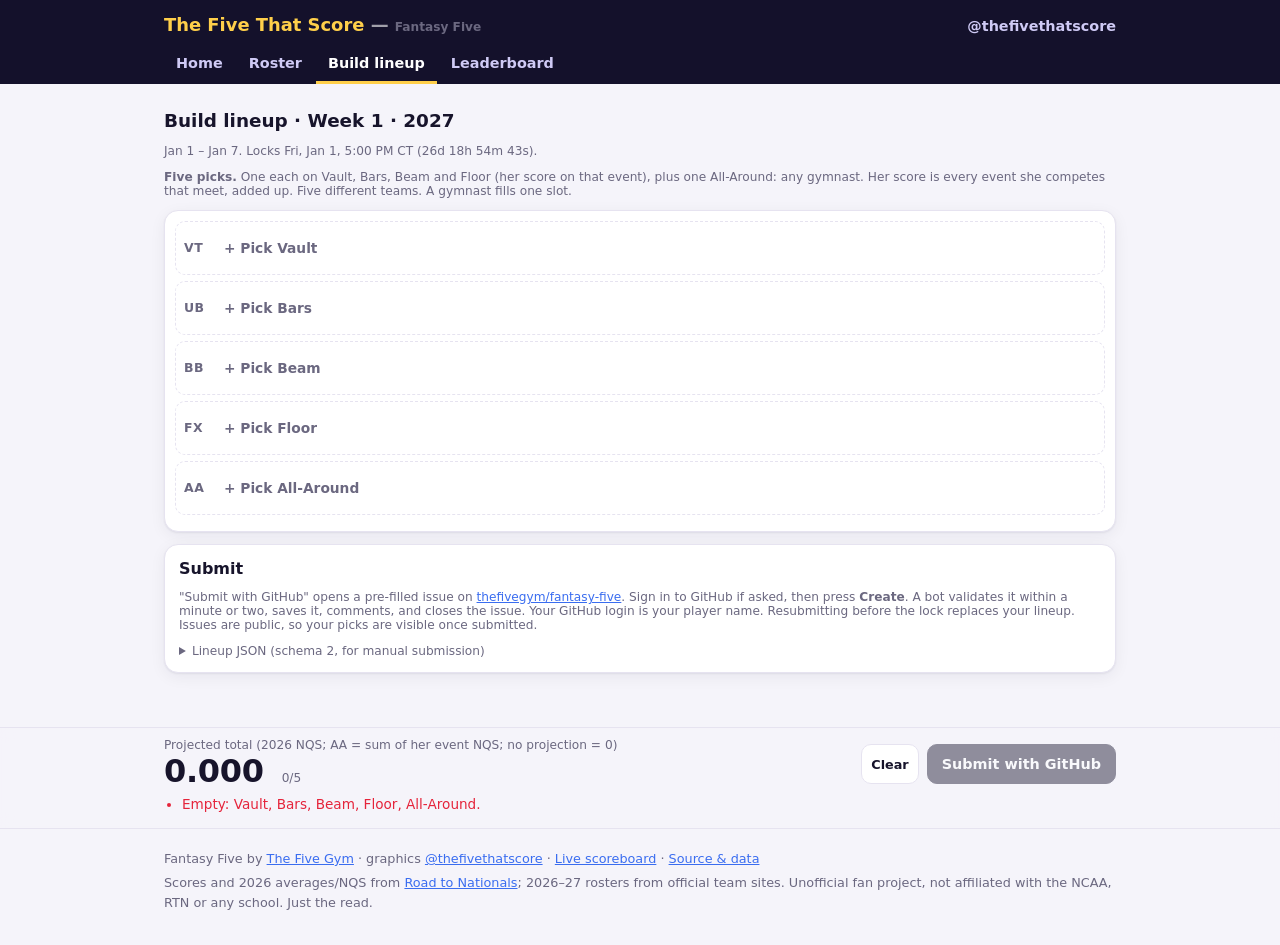
==== commit f2c323f1: "AA slot: any gymnast, score = every event she did in one meet added up (best meet, no mixing). AA pr" ====
--- a/build.html
+++ b/build.html
@@ -4,9 +4,9 @@
 <meta charset="utf-8">
 <meta name="viewport" content="width=device-width, initial-scale=1, viewport-fit=cover">
 <title>Build lineup — Fantasy Five</title>
-<meta name="description" content="Fantasy Five: pick five gymnasts per event, every week of the NCAA D1 women's gymnastics season. By The Five That Score. Just the read.">
+<meta name="description" content="Fantasy Five: five picks a week, one each on Vault, Bars, Beam, Floor and All-Around, from the NCAA D1 women's gymnastics season. By The Five That Score. Just the read.">
 <meta property="og:title" content="Build lineup — Fantasy Five">
-<meta property="og:description" content="Pick five per event. Twenty slots. No drops. Just the read.">
+<meta property="og:description" content="Five picks: Vault, Bars, Beam, Floor, All-Around. Five teams. Just the read.">
 <meta name="twitter:site" content="@thefivethatscore">
 <meta name="theme-color" content="#14112b">
 <link rel="icon" href="data:image/svg+xml,%3Csvg xmlns='http://www.w3.org/2000/svg' viewBox='0 0 64 64'%3E%3Crect width='64' height='64' rx='14' fill='%2314112b'/%3E%3Ctext x='32' y='44' font-family='Arial,sans-serif' font-size='34' font-weight='700' text-anchor='middle' fill='%23ffcf4a'%3E5%3C/text%3E%3C/svg%3E">
@@ -18,7 +18,7 @@
   <div id="banner" class="banner" hidden></div>
   <h2 id="title">Build lineup</h2>
   <p class="sub" id="wkline"></p>
-  <p class="sub"><b>Five picks.</b> One each on Vault, Bars, Beam and Floor (her score on that event), plus one All-Around (her AA total from a meet where she did all four). Five different teams. A gymnast fills one slot.</p>
+  <p class="sub"><b>Five picks.</b> One each on Vault, Bars, Beam and Floor (her score on that event), plus one All-Around: any gymnast. Her score is every event she competes that meet, added up. Five different teams. A gymnast fills one slot.</p>
   <div class="card" style="padding:10px" id="board"></div>
   <div class="card" style="margin-top:12px">
     <h3>Submit</h3>
@@ -27,7 +27,7 @@
   </div>
 </main>
 <div class="sticky-bar"><div class="wrap">
-  <div><div class="sub">Projected total (2026 NQS; no projection = 0)</div><div class="kpi"><span class="big" id="ptotal">0.000</span><span class="sub" id="filled">0/5</span></div></div>
+  <div><div class="sub">Projected total (2026 NQS; AA = sum of her event NQS; no projection = 0)</div><div class="kpi"><span class="big" id="ptotal">0.000</span><span class="sub" id="filled">0/5</span></div></div>
   <div style="display:flex;gap:8px;flex-wrap:wrap">
     <button class="btn small" id="clear">Clear</button>
     <a class="btn primary" id="submit" href="#" aria-disabled="true">Submit with GitHub</a>
@@ -92,7 +92,7 @@
       if (!g) return `<button class="slot" data-k="${k}">${label}<span class="nm muted">+ Pick ${FF.EV_NAME[k]}</span></button>`;
       const p = FF.proj(g, k); tot += p || 0; n++;
       const clash = ut[g.team].length > MAX_TEAM || SLOTS.filter(x => L[x] === id).length > 1;
-      return `<div class="slot filled${clash ? ' clash' : ''}" data-k="${k}" role="button" tabindex="0">${label}<span class="nm">${FF.esc(g.name)}<small>${FF.esc(g.team)}</small></span><span class="pj">${p == null ? FF.noProj(g, k) : FF.f3(p)}</span><button class="x" data-x="${k}" aria-label="Remove">×</button></div>`;
+      return `<div class="slot filled${clash ? ' clash' : ''}" data-k="${k}" role="button" tabindex="0">${label}<span class="nm">${FF.esc(g.name)}<small>${FF.esc(g.team)}</small></span><span class="pj">${p == null ? FF.noProj(g, k) : (k === 'aa' ? FF.esc(FF.aaLabel(g)) : FF.f3(p))}</span><button class="x" data-x="${k}" aria-label="Remove">×</button></div>`;
     }).join('');
     $('ptotal').textContent = tot.toFixed(3);
     $('filled').textContent = `${n}/5`;
@@ -119,7 +119,7 @@
     if (x) { L[x.dataset.x] = null; save(); render(); e.stopPropagation(); return; }
     const sl = e.target.closest('.slot'); if (!sl) return;
     cur = sl.dataset.k;
-    $('ptitle').textContent = `${FF.EV_NAME[cur]}${cur === 'aa' ? ' · sorted by 2026 AA NQS' : ''}`;
+    $('ptitle').textContent = `${FF.EV_NAME[cur]}${cur === 'aa' ? ' · sorted by sum of her 2026 event NQS' : ''}`;
     $('pq').value = ''; plist(); $('picker').showModal(); $('pq').focus();
   });
   function blockReason(g) {
@@ -135,7 +135,9 @@
     rows.sort((a, b) => (FF.proj(b, k) ?? -1) - (FF.proj(a, k) ?? -1) || a.name.localeCompare(b.name));
     $('plist').innerHTML = rows.slice(0, 200).map(g => {
       const p = g.proj?.[k], why = blockReason(g);
-      return `<button class="row" data-id="${FF.esc(g.id)}" ${why ? 'disabled' : ''}><span class="nm"><b>${FF.esc(g.name)}</b> <span class="sub">${FF.esc(g.team)}${g.class_year ? ' · ' + FF.esc(g.class_year) : ''}${why ? ' · ' + FF.esc(why) : ''}</span></span><span class="num sub">${p ? `avg ${FF.f3(p.avg)} · NQS ${FF.f3(p.nqs)} · high ${FF.f3(p.high)}` : FF.noProj(g, k)}</span></button>`;
+      const nums = k === 'aa' ? (g.aa_proj ? `sum of event NQS: ${FF.esc(FF.aaLabel(g))}${p ? ` · RTN AA NQS ${FF.f3(p.nqs)}` : ''}` : FF.noProj(g, k))
+        : p ? `avg ${FF.f3(p.avg)} · NQS ${FF.f3(p.nqs)} · high ${FF.f3(p.high)}` : FF.noProj(g, k);
+      return `<button class="row" data-id="${FF.esc(g.id)}" ${why ? 'disabled' : ''}><span class="nm"><b>${FF.esc(g.name)}</b> <span class="sub">${FF.esc(g.team)}${g.class_year ? ' · ' + FF.esc(g.class_year) : ''}${why ? ' · ' + FF.esc(why) : ''}</span></span><span class="num sub">${nums}</span></button>`;
     }).join('') + (rows.length > 200 ? `<div class="sub" style="padding:10px">${rows.length - 200} more. Search to narrow.</div>` : '');
   }
   $('pq').addEventListener('input', plist); $('pteam').addEventListener('input', plist);
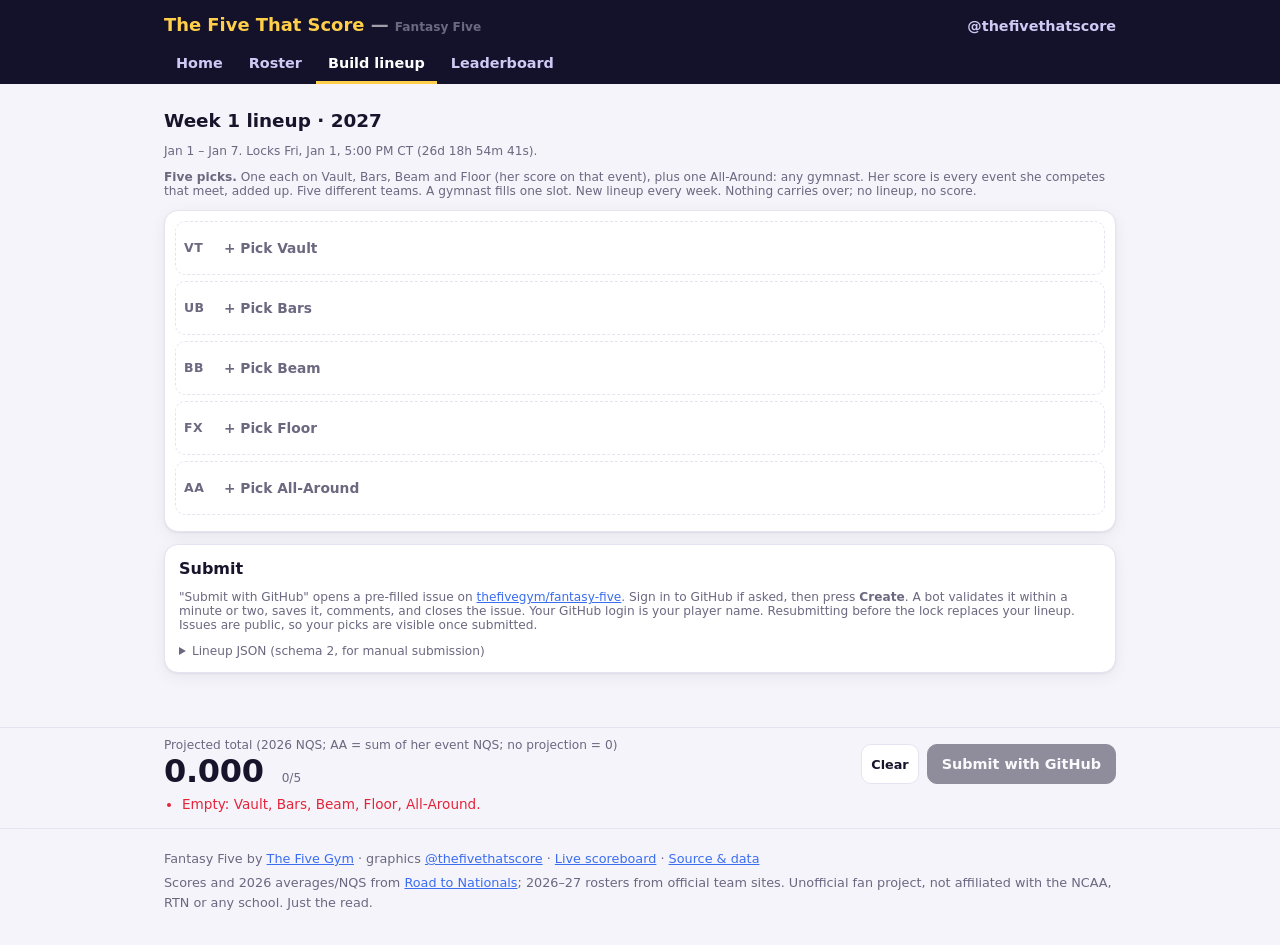
==== commit a62da0be: "New lineup every week: builder starts empty (no carry-over pre-fill, stale week keys cleared), week " ====
--- a/build.html
+++ b/build.html
@@ -18,7 +18,7 @@
   <div id="banner" class="banner" hidden></div>
   <h2 id="title">Build lineup</h2>
   <p class="sub" id="wkline"></p>
-  <p class="sub"><b>Five picks.</b> One each on Vault, Bars, Beam and Floor (her score on that event), plus one All-Around: any gymnast. Her score is every event she competes that meet, added up. Five different teams. A gymnast fills one slot.</p>
+  <p class="sub"><b>Five picks.</b> One each on Vault, Bars, Beam and Floor (her score on that event), plus one All-Around: any gymnast. Her score is every event she competes that meet, added up. Five different teams. A gymnast fills one slot. New lineup every week. Nothing carries over; no lineup, no score.</p>
   <div class="card" style="padding:10px" id="board"></div>
   <div class="card" style="margin-top:12px">
     <h3>Submit</h3>
@@ -57,7 +57,7 @@
   const w = FF.openWeek(s);
   if (!w) $('wkline').textContent = 'No week is open for lineups right now.';
   else {
-    $('title').textContent = `Build lineup · ${w.label || 'Week ' + w.week} · ${s.season}`;
+    $('title').textContent = `${w.label || 'Week ' + w.week} lineup · ${s.season}`;
     const tick = () => { $('wkline').textContent = `${FF.fmtDate(w.start)} – ${FF.fmtDate(w.end)}. Locks ${FF.fmtCT(w.lock)} (${FF.countdown(new Date(w.lock) - Date.now())}).`; };
     tick(); setInterval(tick, 1000);
   }
@@ -65,7 +65,8 @@
   const KEY = PREFIX + (w ? w.week : 'none');
   let L = null;
   try { L = JSON.parse(localStorage.getItem(KEY)); } catch {}
-  if (!L) { try { const last = Object.keys(localStorage).filter(k => k.startsWith(PREFIX)).sort().pop(); L = last ? JSON.parse(localStorage.getItem(last)) : null; } catch {} }
+  // New lineup every week: never pre-fill from another week. Drop saved picks for other weeks of this season.
+  try { Object.keys(localStorage).filter(k => k.startsWith(PREFIX) && k !== KEY).forEach(k => localStorage.removeItem(k)); } catch {}
   L = Object.fromEntries(SLOTS.map(k => [k, L && typeof L[k] === 'string' && G._byId[L[k]] ? L[k] : null]));
   const save = () => localStorage.setItem(KEY, JSON.stringify(L));
   const teamOf = id => G._byId[id]?.team;
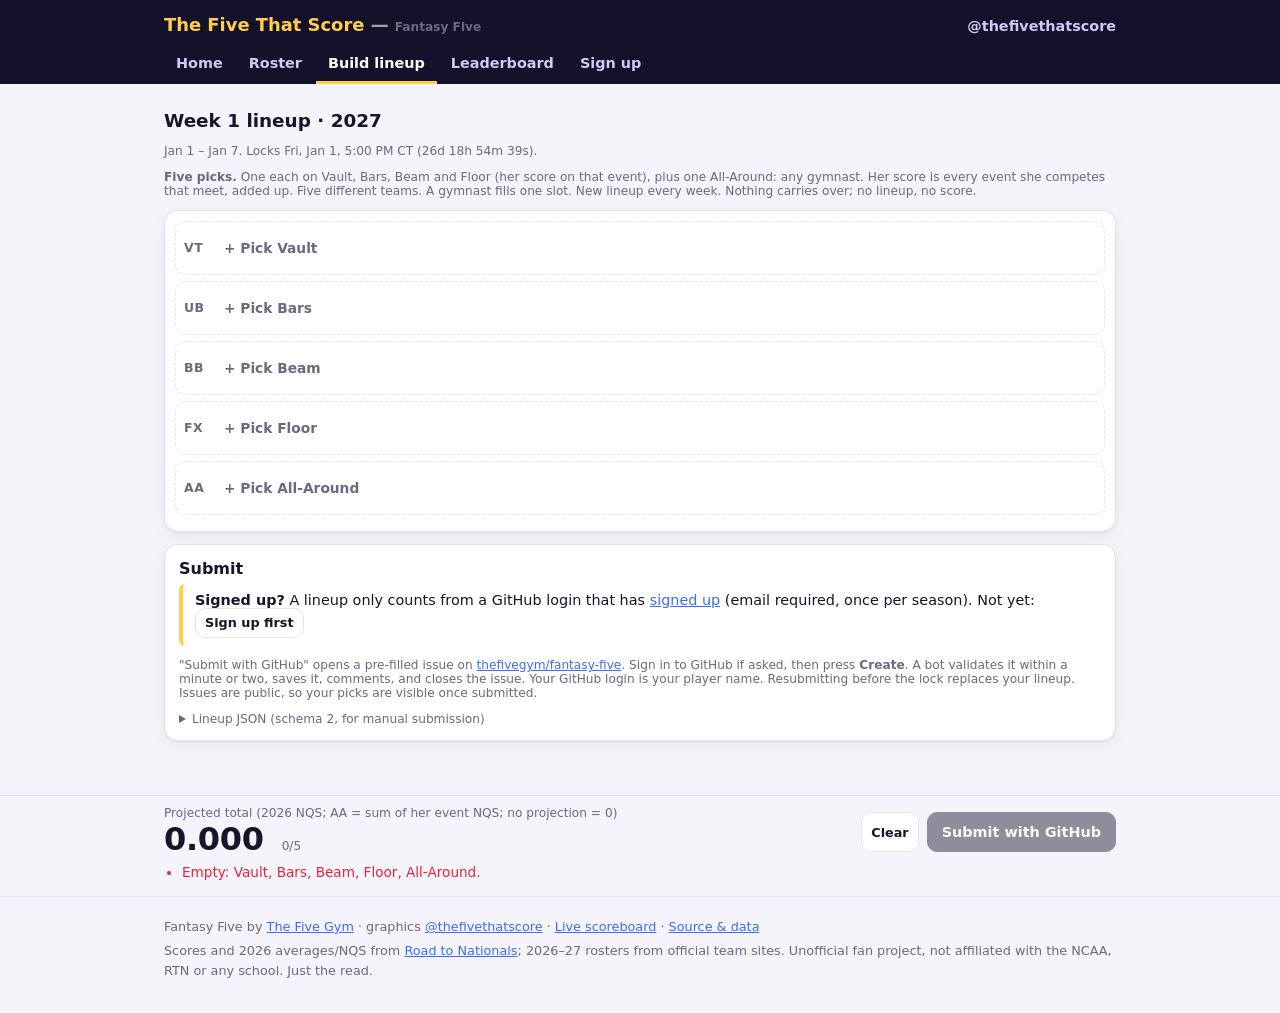
==== commit d03fd3ec: "Sign-up (required, email encrypted in browser with RSA-OAEP), signup workflow, lineup gate, weekly r" ====
--- a/build.html
+++ b/build.html
@@ -22,6 +22,7 @@
   <div class="card" style="padding:10px" id="board"></div>
   <div class="card" style="margin-top:12px">
     <h3>Submit</h3>
+    <p class="signup-note"><b>Signed up?</b> A lineup only counts from a GitHub login that has <a href="signup.html">signed up</a> (email required, once per season). Not yet: <a class="btn small" href="signup.html">Sign up first</a></p>
     <p class="sub">"Submit with GitHub" opens a pre-filled issue on <a href="https://github.com/thefivegym/fantasy-five/issues">thefivegym/fantasy-five</a>. Sign in to GitHub if asked, then press <b>Create</b>. A bot validates it within a minute or two, saves it, comments, and closes the issue. Your GitHub login is your player name. Resubmitting before the lock replaces your lineup. Issues are public, so your picks are visible once submitted.</p>
     <details><summary class="sub">Lineup JSON (schema 2, for manual submission)</summary><textarea class="json" id="json" readonly></textarea></details>
   </div>
--- a/assets/style.css
+++ b/assets/style.css
@@ -96,3 +96,13 @@
 .slot.clash { border-color: var(--live); background: color-mix(in srgb, var(--live) 8%, transparent); }
 .slotlab { display: inline-block; min-width: 34px; font-weight: 800; font-size: .78rem; color: var(--muted); letter-spacing: .04em; }
 #board .slot { min-height: 54px; }
+
+/* season prize line on home */
+.prize-line { margin: 12px 0 2px; padding: 10px 14px; border-left: 5px solid var(--accent); background: color-mix(in srgb, var(--accent) 16%, transparent); border-radius: 8px; font-weight: 600; }
+
+/* sign-up form */
+.field { display: flex; flex-direction: column; gap: 6px; margin: 6px 0 10px; font-size: .92rem; }
+.field input { font: inherit; padding: 10px 12px; border: 1px solid var(--line); border-radius: 10px; background: var(--card); color: var(--ink); max-width: 420px; }
+.check { display: flex; gap: 8px; align-items: center; font-size: .92rem; margin-bottom: 8px; }
+#err { color: var(--live); min-height: 1em; }
+.signup-note { margin: 4px 0 10px; padding: 8px 12px; border-left: 4px solid var(--accent); border-radius: 6px; font-size: .9rem; }
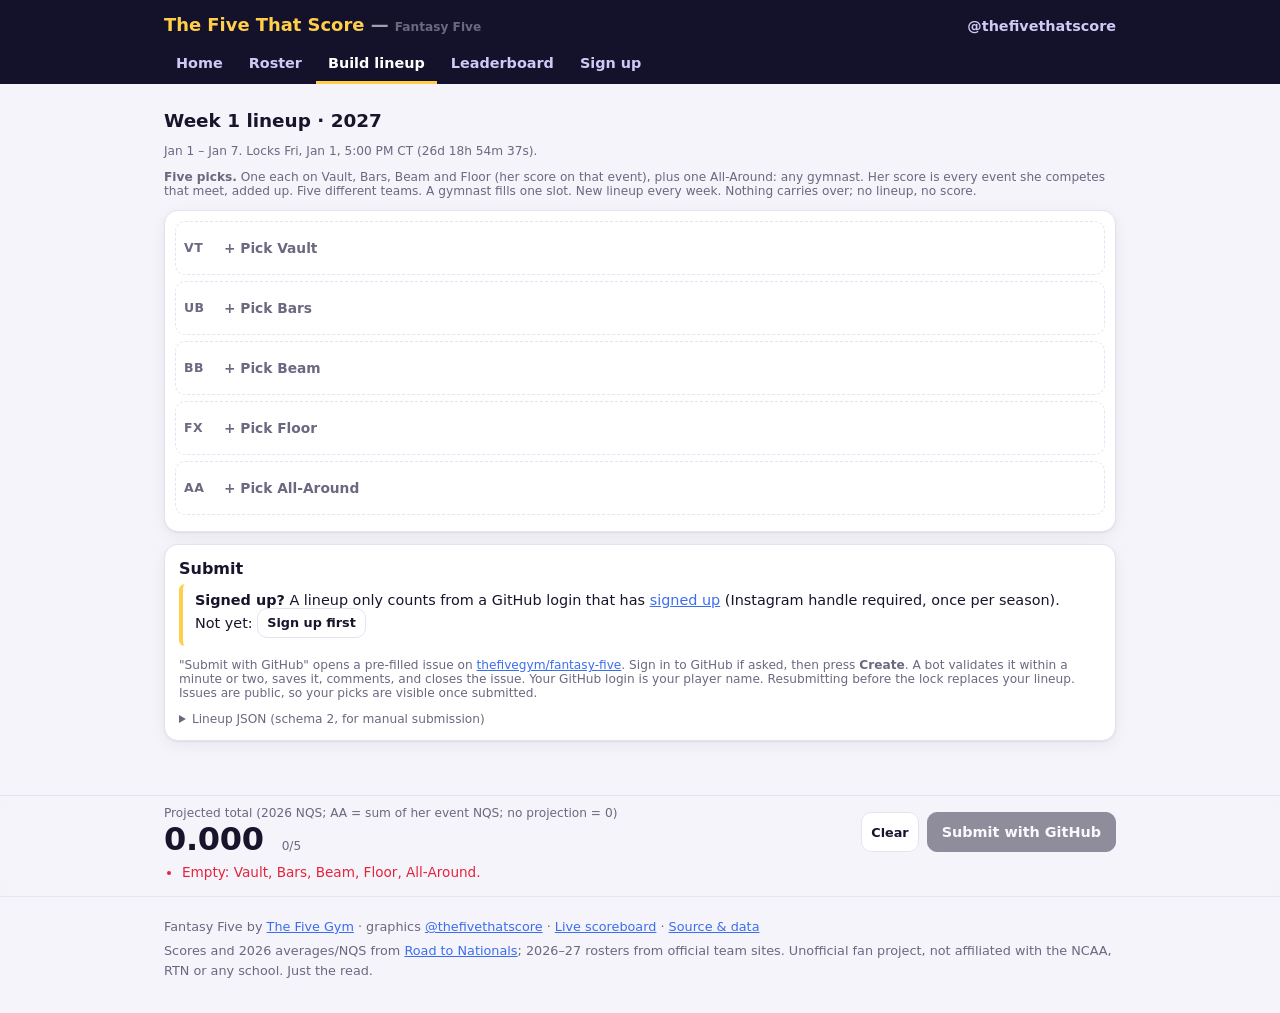
==== commit 7d46c036: "Sign-up by Instagram handle (plain, public): drop email encryption; IG on leaderboard, player page, " ====
--- a/build.html
+++ b/build.html
@@ -22,7 +22,7 @@
   <div class="card" style="padding:10px" id="board"></div>
   <div class="card" style="margin-top:12px">
     <h3>Submit</h3>
-    <p class="signup-note"><b>Signed up?</b> A lineup only counts from a GitHub login that has <a href="signup.html">signed up</a> (email required, once per season). Not yet: <a class="btn small" href="signup.html">Sign up first</a></p>
+    <p class="signup-note"><b>Signed up?</b> A lineup only counts from a GitHub login that has <a href="signup.html">signed up</a> (Instagram handle required, once per season). Not yet: <a class="btn small" href="signup.html">Sign up first</a></p>
     <p class="sub">"Submit with GitHub" opens a pre-filled issue on <a href="https://github.com/thefivegym/fantasy-five/issues">thefivegym/fantasy-five</a>. Sign in to GitHub if asked, then press <b>Create</b>. A bot validates it within a minute or two, saves it, comments, and closes the issue. Your GitHub login is your player name. Resubmitting before the lock replaces your lineup. Issues are public, so your picks are visible once submitted.</p>
     <details><summary class="sub">Lineup JSON (schema 2, for manual submission)</summary><textarea class="json" id="json" readonly></textarea></details>
   </div>
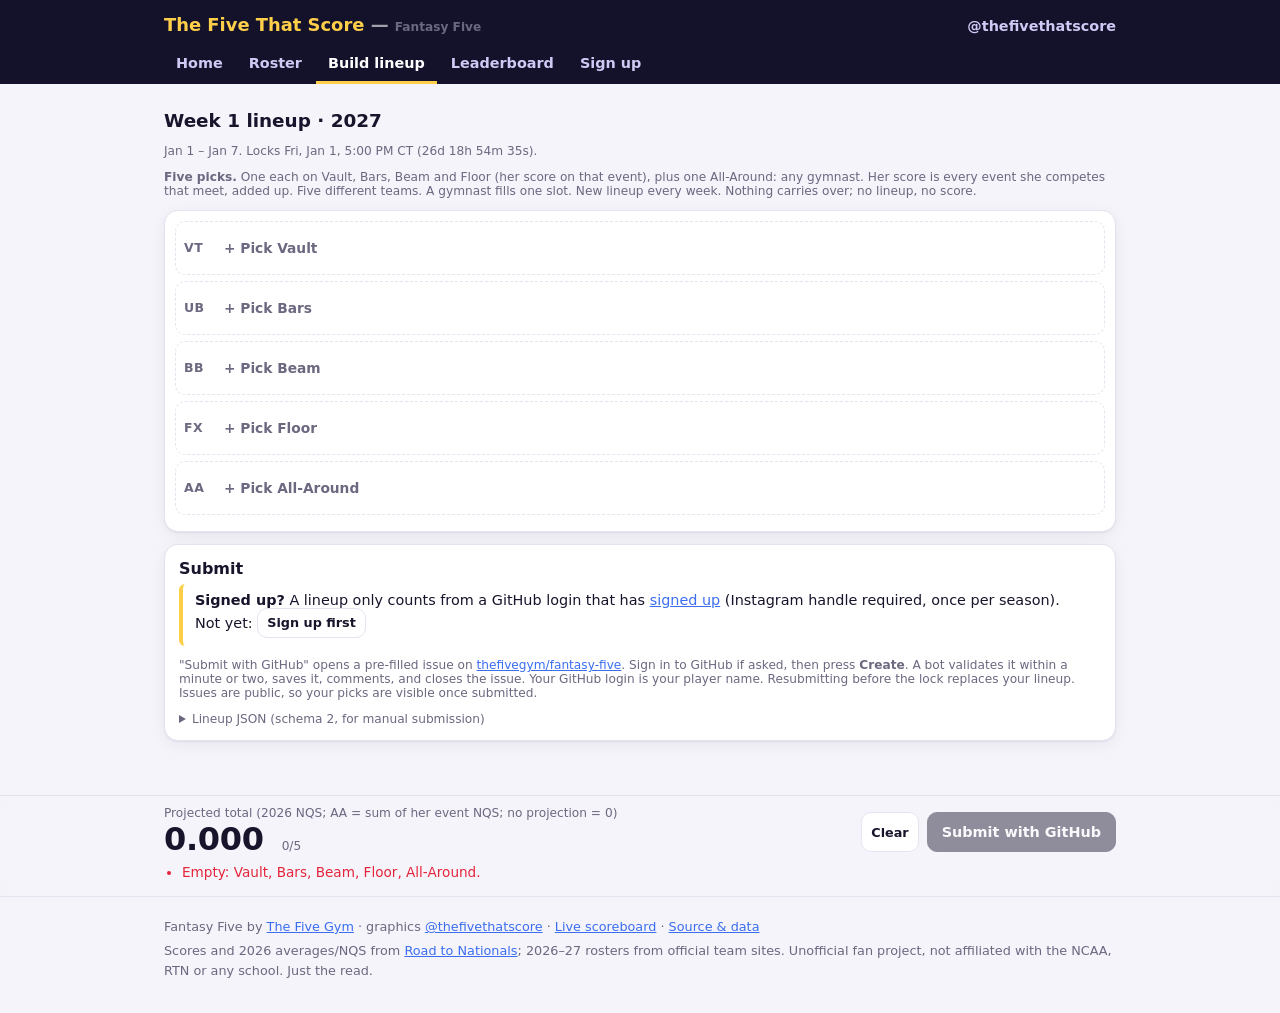
==== commit 935221de: "Link-preview cards: 1200x630 card image + Open Graph/Twitter summary_large_image meta on every page " ====
--- a/build.html
+++ b/build.html
@@ -5,9 +5,24 @@
 <meta name="viewport" content="width=device-width, initial-scale=1, viewport-fit=cover">
 <title>Build lineup — Fantasy Five</title>
 <meta name="description" content="Fantasy Five: five picks a week, one each on Vault, Bars, Beam, Floor and All-Around, from the NCAA D1 women's gymnastics season. By The Five That Score. Just the read.">
+<link rel="canonical" href="https://thefivegym.github.io/fantasy-five/build.html">
+<meta property="og:type" content="website">
+<meta property="og:site_name" content="Fantasy Five">
+<meta property="og:url" content="https://thefivegym.github.io/fantasy-five/build.html">
 <meta property="og:title" content="Build lineup — Fantasy Five">
-<meta property="og:description" content="Five picks: Vault, Bars, Beam, Floor, All-Around. Five teams. Just the read.">
+<meta property="og:description" content="Build this week&#x27;s lineup: Vault, Bars, Beam, Floor + one All-Around. Any D1 gymnast, five different teams. Locks Friday 5 PM CT. Just the read.">
+<meta property="og:image" content="https://thefivegym.github.io/fantasy-five/assets/promo/fantasy-five-card-1200x630.png">
+<meta property="og:image:secure_url" content="https://thefivegym.github.io/fantasy-five/assets/promo/fantasy-five-card-1200x630.png">
+<meta property="og:image:type" content="image/png">
+<meta property="og:image:width" content="1200">
+<meta property="og:image:height" content="630">
+<meta property="og:image:alt" content="Fantasy Five by The Five That Score: 5 picks a week, Vault, Bars, Beam, Floor plus one All-Around. Any D1 gymnast, five different teams. Weekly prize: $25 Starbucks gift card + a story shoutout. Starts January. thefivegym.github.io/fantasy-five">
+<meta name="twitter:card" content="summary_large_image">
 <meta name="twitter:site" content="@thefivethatscore">
+<meta name="twitter:title" content="Build lineup — Fantasy Five">
+<meta name="twitter:description" content="Build this week&#x27;s lineup: Vault, Bars, Beam, Floor + one All-Around. Any D1 gymnast, five different teams. Locks Friday 5 PM CT. Just the read.">
+<meta name="twitter:image" content="https://thefivegym.github.io/fantasy-five/assets/promo/fantasy-five-card-1200x630.png">
+<meta name="twitter:image:alt" content="Fantasy Five by The Five That Score: 5 picks a week, Vault, Bars, Beam, Floor plus one All-Around. Any D1 gymnast, five different teams. Weekly prize: $25 Starbucks gift card + a story shoutout. Starts January. thefivegym.github.io/fantasy-five">
 <meta name="theme-color" content="#14112b">
 <link rel="icon" href="data:image/svg+xml,%3Csvg xmlns='http://www.w3.org/2000/svg' viewBox='0 0 64 64'%3E%3Crect width='64' height='64' rx='14' fill='%2314112b'/%3E%3Ctext x='32' y='44' font-family='Arial,sans-serif' font-size='34' font-weight='700' text-anchor='middle' fill='%23ffcf4a'%3E5%3C/text%3E%3C/svg%3E">
 <link rel="stylesheet" href="assets/style.css">
--- a/assets/style.css
+++ b/assets/style.css
@@ -97,7 +97,7 @@
 .slotlab { display: inline-block; min-width: 34px; font-weight: 800; font-size: .78rem; color: var(--muted); letter-spacing: .04em; }
 #board .slot { min-height: 54px; }
 
-/* season prize line on home */
+/* weekly prize line (home, leaderboard) */
 .prize-line { margin: 12px 0 2px; padding: 10px 14px; border-left: 5px solid var(--accent); background: color-mix(in srgb, var(--accent) 16%, transparent); border-radius: 8px; font-weight: 600; }
 
 /* sign-up form */
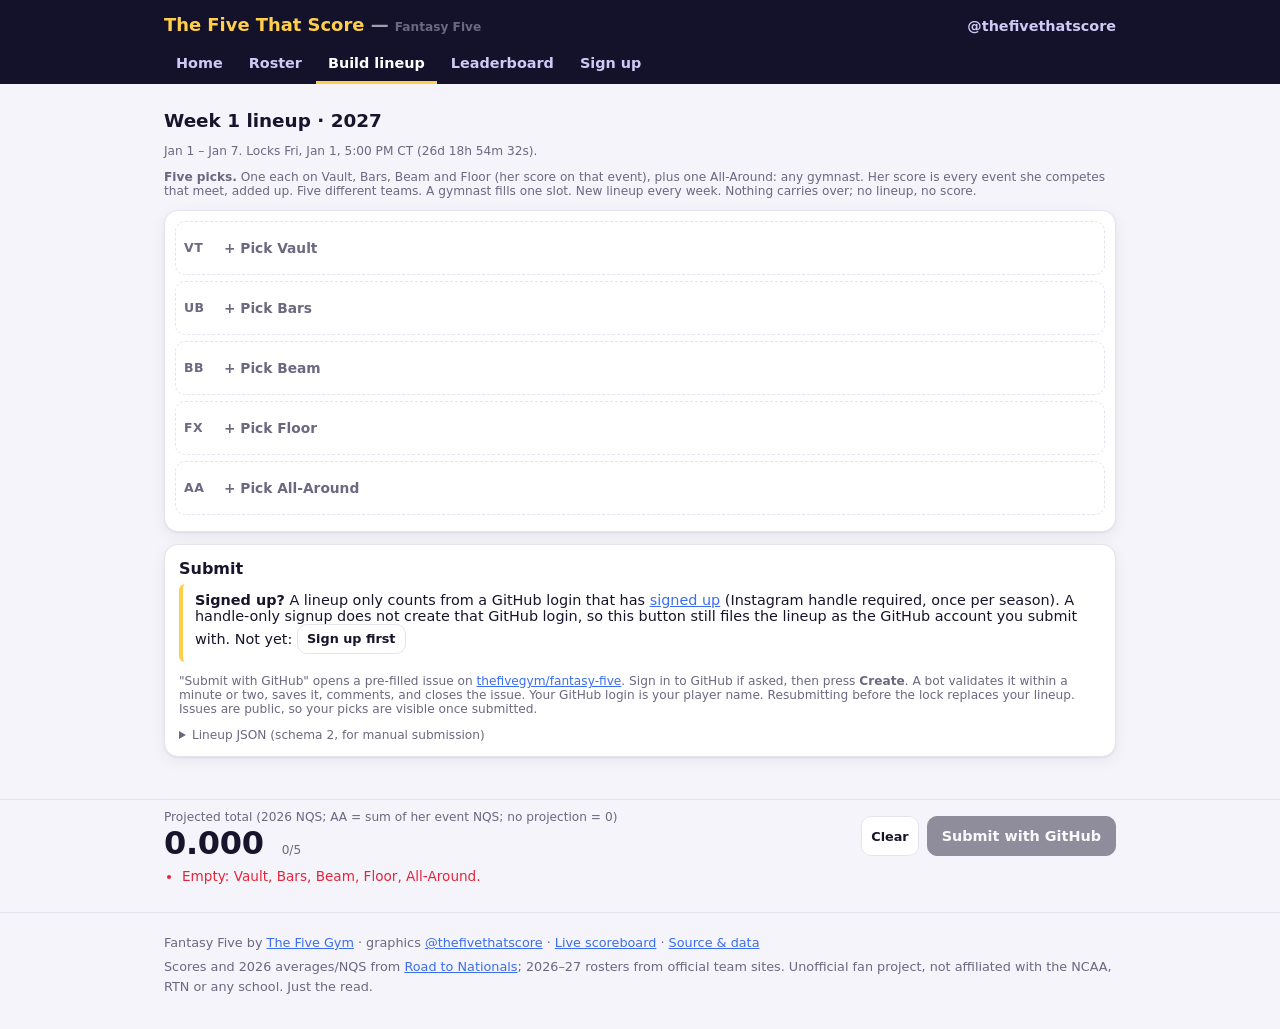
==== commit 19b8fe66: "Sign up with a public Instagram handle on the site The signup page submits a handle instead of openi" ====
--- a/build.html
+++ b/build.html
@@ -37,7 +37,7 @@
   <div class="card" style="padding:10px" id="board"></div>
   <div class="card" style="margin-top:12px">
     <h3>Submit</h3>
-    <p class="signup-note"><b>Signed up?</b> A lineup only counts from a GitHub login that has <a href="signup.html">signed up</a> (Instagram handle required, once per season). Not yet: <a class="btn small" href="signup.html">Sign up first</a></p>
+    <p class="signup-note"><b>Signed up?</b> A lineup only counts from a GitHub login that has <a href="signup.html">signed up</a> (Instagram handle required, once per season). A handle-only signup does not create that GitHub login, so this button still files the lineup as the GitHub account you submit with. Not yet: <a class="btn small" href="signup.html">Sign up first</a></p>
     <p class="sub">"Submit with GitHub" opens a pre-filled issue on <a href="https://github.com/thefivegym/fantasy-five/issues">thefivegym/fantasy-five</a>. Sign in to GitHub if asked, then press <b>Create</b>. A bot validates it within a minute or two, saves it, comments, and closes the issue. Your GitHub login is your player name. Resubmitting before the lock replaces your lineup. Issues are public, so your picks are visible once submitted.</p>
     <details><summary class="sub">Lineup JSON (schema 2, for manual submission)</summary><textarea class="json" id="json" readonly></textarea></details>
   </div>
--- a/assets/style.css
+++ b/assets/style.css
@@ -105,4 +105,6 @@
 .field input { font: inherit; padding: 10px 12px; border: 1px solid var(--line); border-radius: 10px; background: var(--card); color: var(--ink); max-width: 420px; }
 .check { display: flex; gap: 8px; align-items: center; font-size: .92rem; margin-bottom: 8px; }
 #err { color: var(--live); min-height: 1em; }
+#err.ok { color: var(--ok); font-size: .95rem; font-weight: 700; }
+.hp { position: absolute; left: -10000px; width: 1px; height: 1px; overflow: hidden; }
 .signup-note { margin: 4px 0 10px; padding: 8px 12px; border-left: 4px solid var(--accent); border-radius: 6px; font-size: .9rem; }
